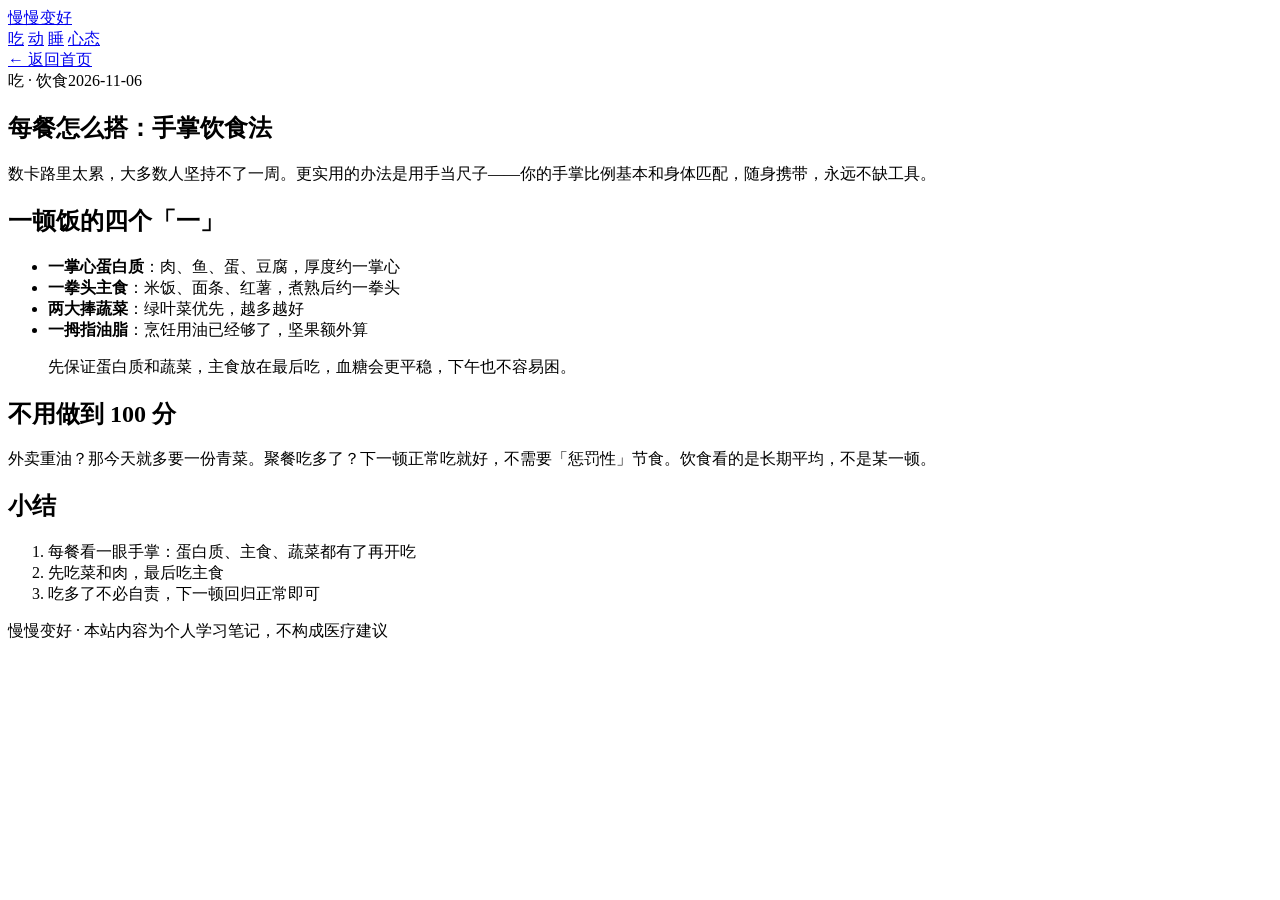
==== eat-plate.html @ fbc47bec "first commit" ====
<!DOCTYPE html>
<html lang="zh-CN">
<head>
<meta charset="UTF-8">
<meta name="viewport" content="width=device-width, initial-scale=1.0">
<title>每餐怎么搭：手掌饮食法 · 慢慢变好</title>
<link rel="stylesheet" href="../css/style.css">
</head>
<body>
<header class="site">
  <div class="wrap nav">
    <a class="logo" href="../index.html">慢慢<span>变好</span></a>
    <nav class="nav-links">
      <a href="../index.html#eat">吃</a>
      <a href="../index.html#move">动</a>
      <a href="../index.html#sleep">睡</a>
      <a href="../index.html#mind">心态</a>
    </nav>
  </div>
</header>
<main class="wrap">
  <a class="back" href="../index.html#eat">← 返回首页</a>
  <article class="article">
    <div class="meta"><span class="cat">吃 · 饮食</span>2026-11-06</div>
    <h1>每餐怎么搭：手掌饮食法</h1>
    <p>数卡路里太累，大多数人坚持不了一周。更实用的办法是用手当尺子——你的手掌比例基本和身体匹配，随身携带，永远不缺工具。</p>
    <h2>一顿饭的四个「一」</h2>
    <ul>
      <li><strong>一掌心蛋白质</strong>：肉、鱼、蛋、豆腐，厚度约一掌心</li>
      <li><strong>一拳头主食</strong>：米饭、面条、红薯，煮熟后约一拳头</li>
      <li><strong>两大捧蔬菜</strong>：绿叶菜优先，越多越好</li>
      <li><strong>一拇指油脂</strong>：烹饪用油已经够了，坚果额外算</li>
    </ul>
    <blockquote>先保证蛋白质和蔬菜，主食放在最后吃，血糖会更平稳，下午也不容易困。</blockquote>
    <h2>不用做到 100 分</h2>
    <p>外卖重油？那今天就多要一份青菜。聚餐吃多了？下一顿正常吃就好，不需要「惩罚性」节食。饮食看的是长期平均，不是某一顿。</p>
    <h2>小结</h2>
    <ol>
      <li>每餐看一眼手掌：蛋白质、主食、蔬菜都有了再开吃</li>
      <li>先吃菜和肉，最后吃主食</li>
      <li>吃多了不必自责，下一顿回归正常即可</li>
    </ol>
  </article>
</main>
<footer class="site">
  <div class="wrap">慢慢变好 · 本站内容为个人学习笔记，不构成医疗建议</div>
</footer>
</body>
</html>
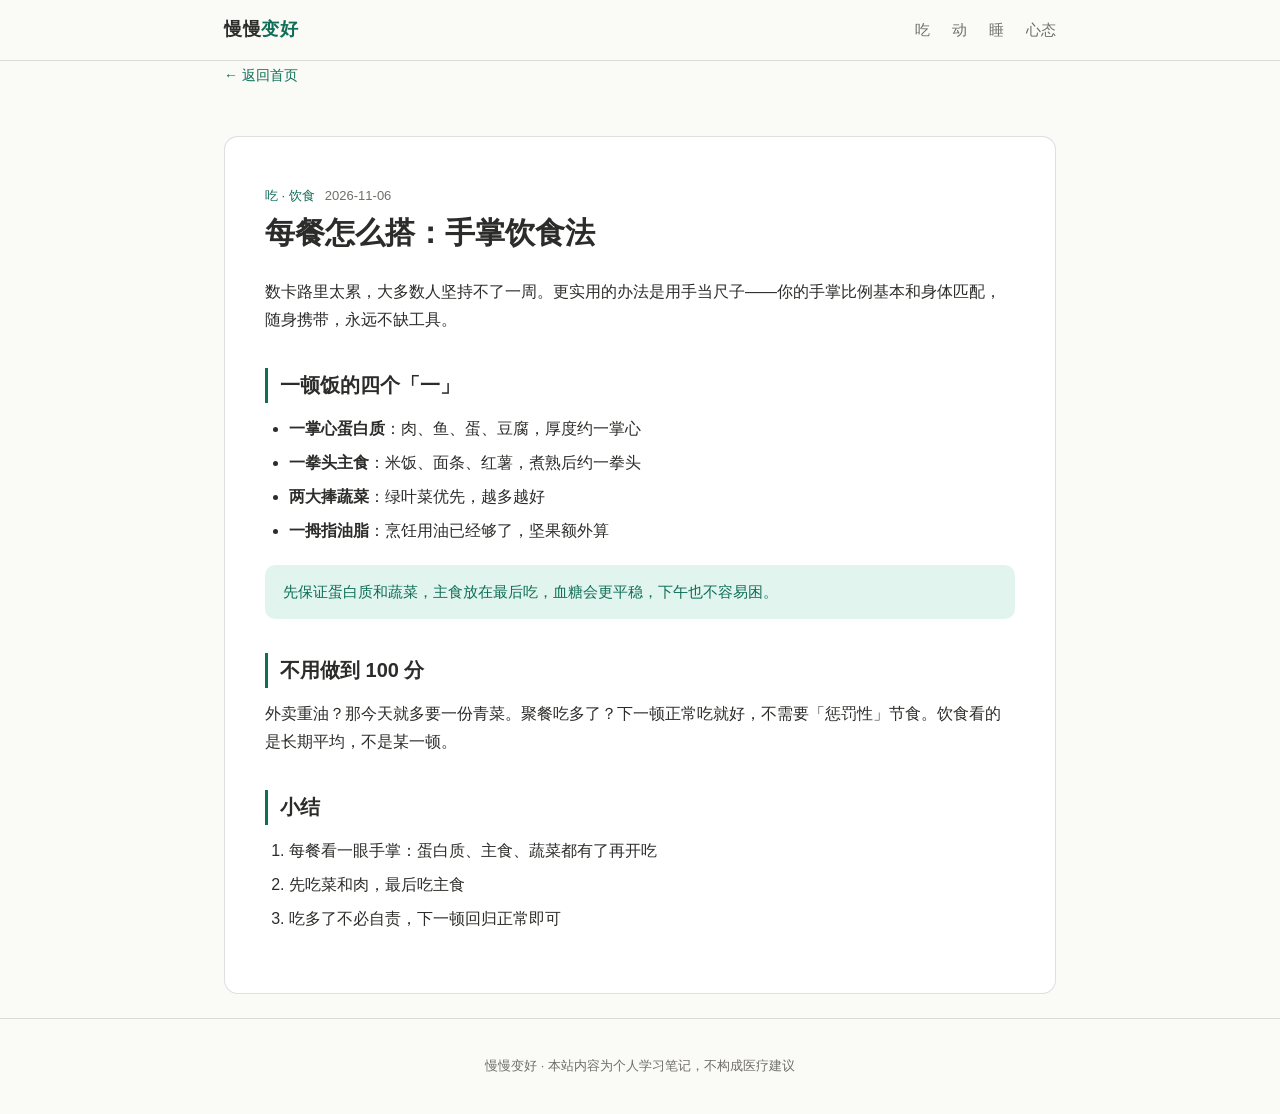
==== commit a2c28cf2: "fix links" ====
--- a/eat-plate.html
+++ b/eat-plate.html
@@ -4,22 +4,22 @@
 <meta charset="UTF-8">
 <meta name="viewport" content="width=device-width, initial-scale=1.0">
 <title>每餐怎么搭：手掌饮食法 · 慢慢变好</title>
-<link rel="stylesheet" href="../css/style.css">
+<link rel="stylesheet" href="style.css">
 </head>
 <body>
 <header class="site">
   <div class="wrap nav">
-    <a class="logo" href="../index.html">慢慢<span>变好</span></a>
+    <a class="logo" href="index.html">慢慢<span>变好</span></a>
     <nav class="nav-links">
-      <a href="../index.html#eat">吃</a>
-      <a href="../index.html#move">动</a>
-      <a href="../index.html#sleep">睡</a>
-      <a href="../index.html#mind">心态</a>
+      <a href="index.html#eat">吃</a>
+      <a href="index.html#move">动</a>
+      <a href="index.html#sleep">睡</a>
+      <a href="index.html#mind">心态</a>
     </nav>
   </div>
 </header>
 <main class="wrap">
-  <a class="back" href="../index.html#eat">← 返回首页</a>
+  <a class="back" href="index.html#eat">← 返回首页</a>
   <article class="article">
     <div class="meta"><span class="cat">吃 · 饮食</span>2026-11-06</div>
     <h1>每餐怎么搭：手掌饮食法</h1>
--- a/style.css
+++ b/style.css
@@ -0,0 +1,207 @@
+:root {
+  --bg: #fafaf7;
+  --surface: #ffffff;
+  --ink: #2c2c2a;
+  --muted: #6f6e68;
+  --accent: #0f6e56;
+  --accent-soft: #e1f5ee;
+  --accent-border: #9fe1cb;
+  --amber-soft: #faeeda;
+  --amber-ink: #854f0b;
+  --blue-soft: #e6f1fb;
+  --blue-ink: #185fa5;
+  --coral-soft: #faece7;
+  --coral-ink: #993c1d;
+  --border: rgba(44, 44, 42, 0.15);
+  --radius: 14px;
+  --maxw: 880px;
+}
+
+* { margin: 0; padding: 0; box-sizing: border-box; }
+
+body {
+  font-family: -apple-system, BlinkMacSystemFont, "PingFang SC", "Hiragino Sans GB", "Microsoft YaHei", sans-serif;
+  background: var(--bg);
+  color: var(--ink);
+  line-height: 1.75;
+  font-size: 16px;
+}
+
+.wrap { max-width: var(--maxw); margin: 0 auto; padding: 0 24px; }
+
+/* ---------- 顶部导航 ---------- */
+header.site {
+  position: sticky;
+  top: 0;
+  background: rgba(250, 250, 247, 0.92);
+  backdrop-filter: blur(8px);
+  border-bottom: 1px solid var(--border);
+  z-index: 10;
+}
+.nav {
+  display: flex;
+  align-items: center;
+  justify-content: space-between;
+  height: 60px;
+}
+.logo {
+  font-weight: 600;
+  font-size: 18px;
+  color: var(--ink);
+  text-decoration: none;
+  letter-spacing: 0.5px;
+}
+.logo span { color: var(--accent); }
+.nav-links { display: flex; gap: 22px; }
+.nav-links a {
+  color: var(--muted);
+  text-decoration: none;
+  font-size: 15px;
+}
+.nav-links a:hover { color: var(--accent); }
+
+/* ---------- Hero ---------- */
+.hero { padding: 88px 0 72px; text-align: center; }
+.hero .kicker {
+  color: var(--accent);
+  font-size: 14px;
+  letter-spacing: 2px;
+  margin-bottom: 18px;
+}
+.hero h1 {
+  font-size: 40px;
+  font-weight: 600;
+  line-height: 1.3;
+  margin-bottom: 20px;
+}
+.hero p {
+  color: var(--muted);
+  font-size: 18px;
+  max-width: 560px;
+  margin: 0 auto 32px;
+}
+.btn {
+  display: inline-block;
+  background: var(--accent);
+  color: #fff;
+  padding: 12px 28px;
+  border-radius: 999px;
+  text-decoration: none;
+  font-size: 15px;
+  margin: 0 6px;
+}
+.btn.ghost {
+  background: transparent;
+  color: var(--accent);
+  border: 1px solid var(--accent-border);
+}
+.btn:hover { opacity: 0.9; }
+
+/* ---------- 分区卡片 ---------- */
+section.block { padding: 56px 0; }
+.section-title { text-align: center; margin-bottom: 8px; }
+.section-title h2 { font-size: 26px; font-weight: 600; }
+.section-title .en {
+  color: var(--muted);
+  font-size: 13px;
+  letter-spacing: 2px;
+  text-transform: uppercase;
+}
+.cards {
+  display: grid;
+  grid-template-columns: repeat(auto-fit, minmax(220px, 1fr));
+  gap: 18px;
+  margin-top: 36px;
+}
+.card {
+  background: var(--surface);
+  border: 1px solid var(--border);
+  border-radius: var(--radius);
+  padding: 26px 22px;
+}
+.card .tag {
+  display: inline-block;
+  font-size: 12px;
+  padding: 3px 12px;
+  border-radius: 999px;
+  margin-bottom: 14px;
+}
+.card h3 { font-size: 18px; font-weight: 600; margin-bottom: 8px; }
+.card p { color: var(--muted); font-size: 14px; margin-bottom: 14px; }
+.card ul { list-style: none; }
+.card ul li { margin: 8px 0; font-size: 14px; }
+.card ul li a { color: var(--ink); text-decoration: none; border-bottom: 1px dashed var(--accent-border); }
+.card ul li a:hover { color: var(--accent); }
+.t-eat  { background: var(--accent-soft); color: var(--accent); }
+.t-move { background: var(--amber-soft); color: var(--amber-ink); }
+.t-sleep{ background: var(--blue-soft); color: var(--blue-ink); }
+.t-mind { background: var(--coral-soft); color: var(--coral-ink); }
+
+/* ---------- 原则 ---------- */
+.principles {
+  background: var(--surface);
+  border-top: 1px solid var(--border);
+  border-bottom: 1px solid var(--border);
+}
+.principles .grid {
+  display: grid;
+  grid-template-columns: repeat(auto-fit, minmax(220px, 1fr));
+  gap: 24px;
+  padding: 48px 0;
+}
+.principles .num { color: var(--accent); font-size: 13px; letter-spacing: 2px; }
+.principles h3 { font-size: 17px; font-weight: 600; margin: 6px 0; }
+.principles p { color: var(--muted); font-size: 14px; }
+
+/* ---------- 文章页 ---------- */
+.article {
+  background: var(--surface);
+  border-radius: var(--radius);
+  border: 1px solid var(--border);
+  padding: 48px 40px;
+  margin: 40px 0 24px;
+}
+.article .meta { color: var(--muted); font-size: 13px; margin-bottom: 6px; }
+.article .meta .cat { color: var(--accent); margin-right: 10px; }
+.article h1 { font-size: 30px; font-weight: 600; line-height: 1.35; margin-bottom: 24px; }
+.article h2 {
+  font-size: 20px;
+  font-weight: 600;
+  margin: 34px 0 12px;
+  padding-left: 12px;
+  border-left: 3px solid var(--accent);
+}
+.article p { margin: 12px 0; }
+.article ul, .article ol { margin: 12px 0 12px 24px; }
+.article li { margin: 6px 0; }
+.article blockquote {
+  background: var(--accent-soft);
+  border-radius: 10px;
+  padding: 14px 18px;
+  color: var(--accent);
+  margin: 20px 0;
+  font-size: 15px;
+}
+.back {
+  display: inline-block;
+  color: var(--accent);
+  text-decoration: none;
+  font-size: 14px;
+  margin-bottom: 8px;
+}
+
+/* ---------- 页脚 ---------- */
+footer.site {
+  border-top: 1px solid var(--border);
+  padding: 36px 0;
+  text-align: center;
+  color: var(--muted);
+  font-size: 13px;
+}
+footer.site a { color: var(--accent); text-decoration: none; }
+
+@media (max-width: 600px) {
+  .hero h1 { font-size: 30px; }
+  .article { padding: 30px 22px; }
+  .nav-links { gap: 12px; font-size: 13px; }
+}
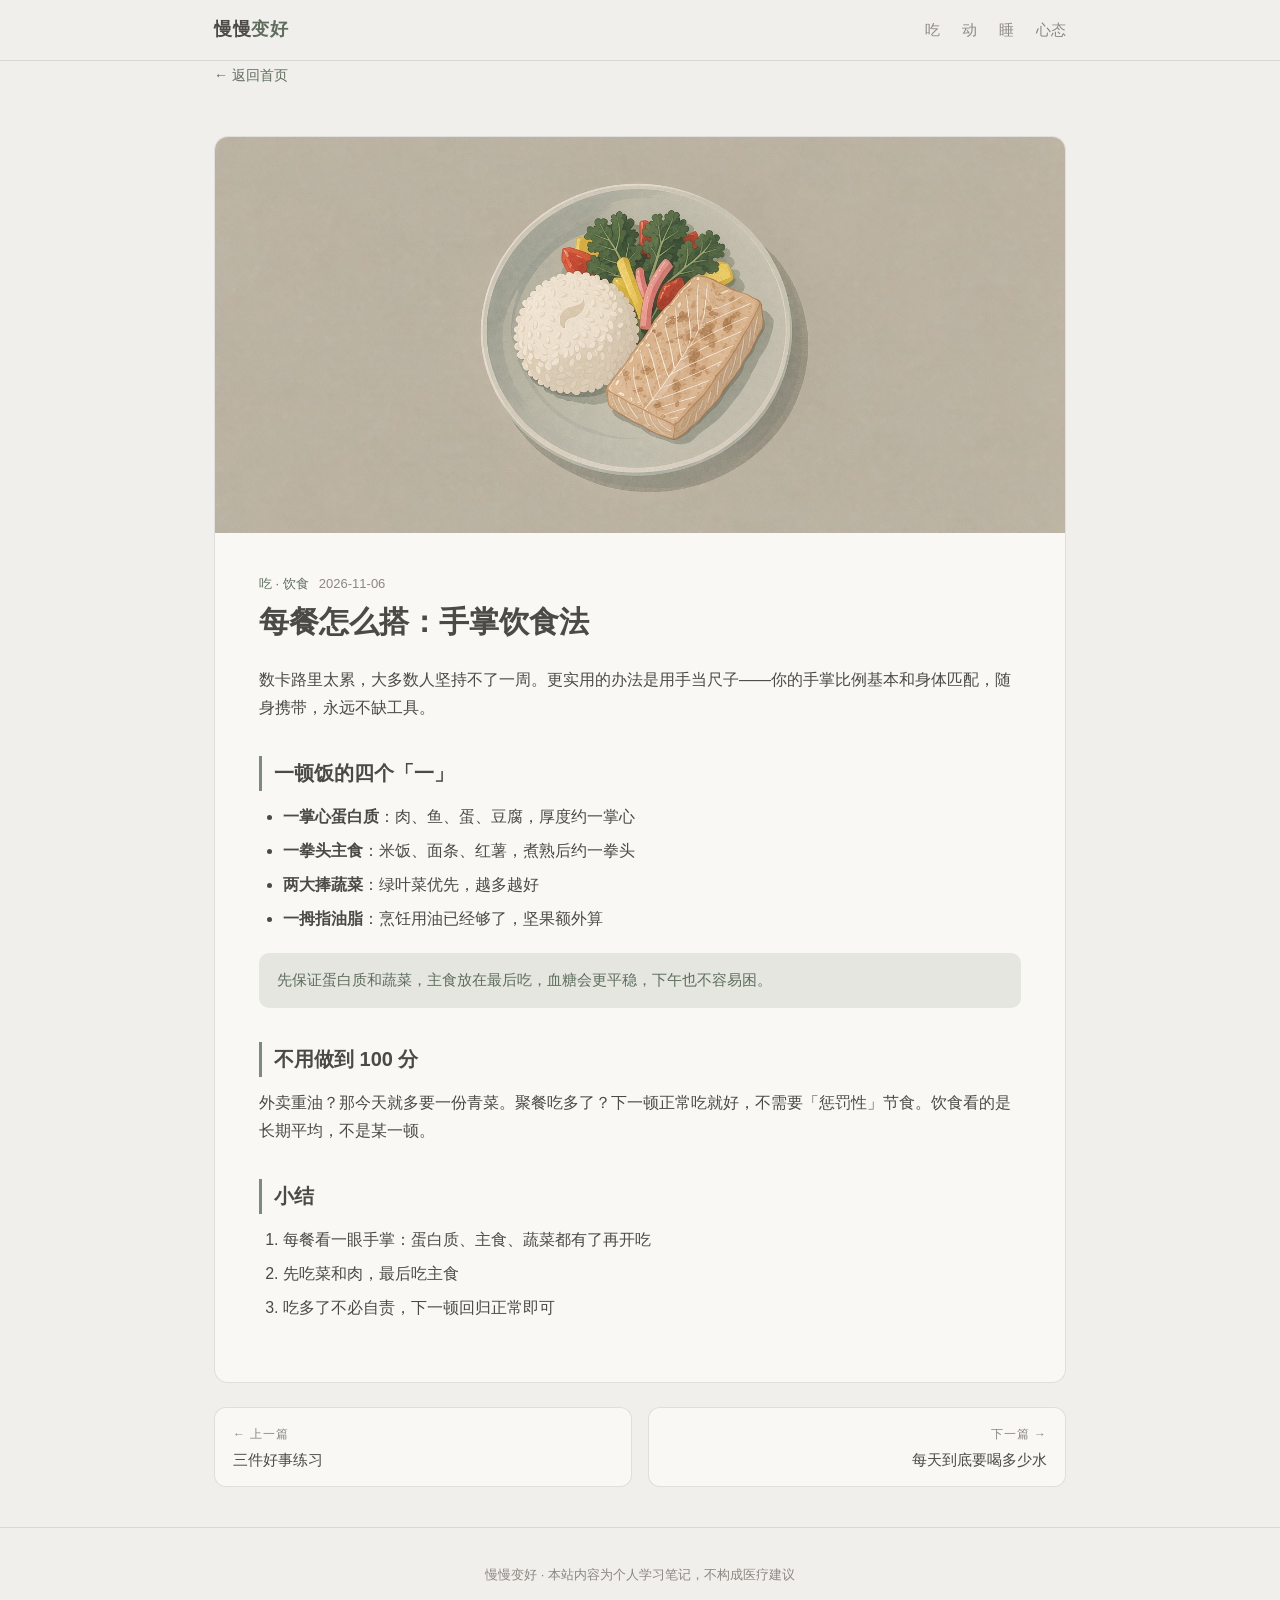
==== commit 471bc48f: "redesign" ====
--- a/eat-plate.html
+++ b/eat-plate.html
@@ -21,6 +21,8 @@
 <main class="wrap">
   <a class="back" href="index.html#eat">← 返回首页</a>
   <article class="article">
+    <img class="cover" src="cover-eat-plate.jpg" alt="手掌饮食法封面图">
+    <div class="inner">
     <div class="meta"><span class="cat">吃 · 饮食</span>2026-11-06</div>
     <h1>每餐怎么搭：手掌饮食法</h1>
     <p>数卡路里太累，大多数人坚持不了一周。更实用的办法是用手当尺子——你的手掌比例基本和身体匹配，随身携带，永远不缺工具。</p>
@@ -40,10 +42,26 @@
       <li>先吃菜和肉，最后吃主食</li>
       <li>吃多了不必自责，下一顿回归正常即可</li>
     </ol>
+  </div>
   </article>
+
+  <nav class="pager">
+    <a href="mind-journal.html"><span class="dir">← 上一篇</span><span class="ptitle">三件好事练习</span></a>
+    <a class="next" href="eat-water.html"><span class="dir">下一篇 →</span><span class="ptitle">每天到底要喝多少水</span></a>
+  </nav>
 </main>
 <footer class="site">
   <div class="wrap">慢慢变好 · 本站内容为个人学习笔记，不构成医疗建议</div>
 </footer>
+
+<div class="progress" id="progress"></div>
+<script>
+window.addEventListener("scroll", function() {
+  var h = document.documentElement;
+  var max = h.scrollHeight - h.clientHeight;
+  var p = max > 0 ? (h.scrollTop / max) * 100 : 0;
+  document.getElementById("progress").style.width = p + "%";
+});
+</script>
 </body>
 </html>
--- a/style.css
+++ b/style.css
@@ -1,23 +1,20 @@
 :root {
-  --bg: #fafaf7;
-  --surface: #ffffff;
-  --ink: #2c2c2a;
-  --muted: #6f6e68;
-  --accent: #0f6e56;
-  --accent-soft: #e1f5ee;
-  --accent-border: #9fe1cb;
-  --amber-soft: #faeeda;
-  --amber-ink: #854f0b;
-  --blue-soft: #e6f1fb;
-  --blue-ink: #185fa5;
-  --coral-soft: #faece7;
-  --coral-ink: #993c1d;
-  --border: rgba(44, 44, 42, 0.15);
+  --bg: #f1efeb;
+  --surface: #faf8f5;
+  --ink: #4b4a46;
+  --muted: #8a8880;
+  --accent: #7d8b7c;
+  --accent-deep: #5f6d5e;
+  --accent-soft: #e4e6df;
+  --accent-border: #c2c9b8;
+  --border: rgba(75, 74, 70, 0.14);
   --radius: 14px;
-  --maxw: 880px;
+  --maxw: 900px;
 }
 
 * { margin: 0; padding: 0; box-sizing: border-box; }
+
+html { scroll-behavior: smooth; }
 
 body {
   font-family: -apple-system, BlinkMacSystemFont, "PingFang SC", "Hiragino Sans GB", "Microsoft YaHei", sans-serif;
@@ -29,11 +26,23 @@
 
 .wrap { max-width: var(--maxw); margin: 0 auto; padding: 0 24px; }
 
+/* ---------- 阅读进度条 ---------- */
+.progress {
+  position: fixed;
+  top: 0;
+  left: 0;
+  height: 3px;
+  width: 0;
+  background: var(--accent);
+  z-index: 100;
+  transition: width 0.08s linear;
+}
+
 /* ---------- 顶部导航 ---------- */
 header.site {
   position: sticky;
   top: 0;
-  background: rgba(250, 250, 247, 0.92);
+  background: rgba(241, 239, 235, 0.92);
   backdrop-filter: blur(8px);
   border-bottom: 1px solid var(--border);
   z-index: 10;
@@ -51,19 +60,19 @@
   text-decoration: none;
   letter-spacing: 0.5px;
 }
-.logo span { color: var(--accent); }
+.logo span { color: var(--accent-deep); }
 .nav-links { display: flex; gap: 22px; }
 .nav-links a {
   color: var(--muted);
   text-decoration: none;
   font-size: 15px;
 }
-.nav-links a:hover { color: var(--accent); }
+.nav-links a:hover { color: var(--accent-deep); }
 
 /* ---------- Hero ---------- */
-.hero { padding: 88px 0 72px; text-align: center; }
+.hero { padding: 92px 0 72px; text-align: center; }
 .hero .kicker {
-  color: var(--accent);
+  color: var(--accent-deep);
   font-size: 14px;
   letter-spacing: 2px;
   margin-bottom: 18px;
@@ -82,8 +91,8 @@
 }
 .btn {
   display: inline-block;
-  background: var(--accent);
-  color: #fff;
+  background: var(--accent-deep);
+  color: #faf8f5;
   padding: 12px 28px;
   border-radius: 999px;
   text-decoration: none;
@@ -92,13 +101,13 @@
 }
 .btn.ghost {
   background: transparent;
-  color: var(--accent);
+  color: var(--accent-deep);
   border: 1px solid var(--accent-border);
 }
-.btn:hover { opacity: 0.9; }
-
-/* ---------- 分区卡片 ---------- */
-section.block { padding: 56px 0; }
+.btn:hover { opacity: 0.88; }
+
+/* ---------- 分区标题 ---------- */
+section.block { padding: 52px 0; }
 .section-title { text-align: center; margin-bottom: 8px; }
 .section-title h2 { font-size: 26px; font-weight: 600; }
 .section-title .en {
@@ -107,35 +116,52 @@
   letter-spacing: 2px;
   text-transform: uppercase;
 }
+
+/* ---------- 杂志式卡片 ---------- */
 .cards {
   display: grid;
-  grid-template-columns: repeat(auto-fit, minmax(220px, 1fr));
-  gap: 18px;
+  grid-template-columns: repeat(auto-fit, minmax(280px, 1fr));
+  gap: 22px;
   margin-top: 36px;
 }
 .card {
   background: var(--surface);
   border: 1px solid var(--border);
   border-radius: var(--radius);
-  padding: 26px 22px;
-}
+  overflow: hidden;
+  transition: transform 0.18s ease, box-shadow 0.18s ease;
+}
+.card:hover {
+  transform: translateY(-3px);
+  box-shadow: 0 10px 28px rgba(75, 74, 70, 0.10);
+}
+.card .cover { display: block; }
+.card .cover img {
+  display: block;
+  width: 100%;
+  aspect-ratio: 3 / 2;
+  object-fit: cover;
+}
+.card .body { padding: 20px 22px 24px; }
 .card .tag {
   display: inline-block;
   font-size: 12px;
   padding: 3px 12px;
   border-radius: 999px;
-  margin-bottom: 14px;
-}
-.card h3 { font-size: 18px; font-weight: 600; margin-bottom: 8px; }
-.card p { color: var(--muted); font-size: 14px; margin-bottom: 14px; }
-.card ul { list-style: none; }
-.card ul li { margin: 8px 0; font-size: 14px; }
-.card ul li a { color: var(--ink); text-decoration: none; border-bottom: 1px dashed var(--accent-border); }
-.card ul li a:hover { color: var(--accent); }
-.t-eat  { background: var(--accent-soft); color: var(--accent); }
-.t-move { background: var(--amber-soft); color: var(--amber-ink); }
-.t-sleep{ background: var(--blue-soft); color: var(--blue-ink); }
-.t-mind { background: var(--coral-soft); color: var(--coral-ink); }
+  margin-bottom: 12px;
+}
+.card h3 { font-size: 18px; font-weight: 600; margin-bottom: 8px; line-height: 1.4; }
+.card p { color: var(--muted); font-size: 14px; margin-bottom: 12px; }
+.card .readmore {
+  color: var(--accent-deep);
+  text-decoration: none;
+  font-size: 14px;
+}
+.card .readmore:hover { text-decoration: underline; }
+.t-eat  { background: #e3e7de; color: #6c7a6b; }
+.t-move { background: #e9e2d7; color: #8a7a63; }
+.t-sleep{ background: #dee3e9; color: #67778a; }
+.t-mind { background: #e9e0de; color: #8a6f6c; }
 
 /* ---------- 原则 ---------- */
 .principles {
@@ -149,7 +175,7 @@
   gap: 24px;
   padding: 48px 0;
 }
-.principles .num { color: var(--accent); font-size: 13px; letter-spacing: 2px; }
+.principles .num { color: var(--accent-deep); font-size: 13px; letter-spacing: 2px; }
 .principles h3 { font-size: 17px; font-weight: 600; margin: 6px 0; }
 .principles p { color: var(--muted); font-size: 14px; }
 
@@ -158,11 +184,18 @@
   background: var(--surface);
   border-radius: var(--radius);
   border: 1px solid var(--border);
-  padding: 48px 40px;
+  overflow: hidden;
   margin: 40px 0 24px;
 }
+.article .cover {
+  width: 100%;
+  aspect-ratio: 3 / 1.4;
+  object-fit: cover;
+  display: block;
+}
+.article .inner { padding: 40px 44px 48px; }
 .article .meta { color: var(--muted); font-size: 13px; margin-bottom: 6px; }
-.article .meta .cat { color: var(--accent); margin-right: 10px; }
+.article .meta .cat { color: var(--accent-deep); margin-right: 10px; }
 .article h1 { font-size: 30px; font-weight: 600; line-height: 1.35; margin-bottom: 24px; }
 .article h2 {
   font-size: 20px;
@@ -178,17 +211,40 @@
   background: var(--accent-soft);
   border-radius: 10px;
   padding: 14px 18px;
-  color: var(--accent);
+  color: var(--accent-deep);
   margin: 20px 0;
   font-size: 15px;
 }
 .back {
   display: inline-block;
-  color: var(--accent);
+  color: var(--accent-deep);
   text-decoration: none;
   font-size: 14px;
   margin-bottom: 8px;
 }
+
+/* ---------- 上一篇 / 下一篇 ---------- */
+.pager {
+  display: grid;
+  grid-template-columns: 1fr 1fr;
+  gap: 16px;
+  margin-bottom: 40px;
+}
+.pager a {
+  background: var(--surface);
+  border: 1px solid var(--border);
+  border-radius: 12px;
+  padding: 16px 18px;
+  text-decoration: none;
+  transition: box-shadow 0.18s ease, transform 0.18s ease;
+}
+.pager a:hover {
+  box-shadow: 0 8px 22px rgba(75, 74, 70, 0.09);
+  transform: translateY(-2px);
+}
+.pager .dir { display: block; font-size: 12px; color: var(--muted); margin-bottom: 4px; letter-spacing: 1px; }
+.pager .ptitle { display: block; font-size: 15px; color: var(--ink); font-weight: 500; line-height: 1.45; }
+.pager a.next { text-align: right; }
 
 /* ---------- 页脚 ---------- */
 footer.site {
@@ -198,10 +254,11 @@
   color: var(--muted);
   font-size: 13px;
 }
-footer.site a { color: var(--accent); text-decoration: none; }
+footer.site a { color: var(--accent-deep); text-decoration: none; }
 
 @media (max-width: 600px) {
   .hero h1 { font-size: 30px; }
-  .article { padding: 30px 22px; }
+  .article .inner { padding: 26px 20px 34px; }
   .nav-links { gap: 12px; font-size: 13px; }
-}
+  .pager { grid-template-columns: 1fr; }
+}
